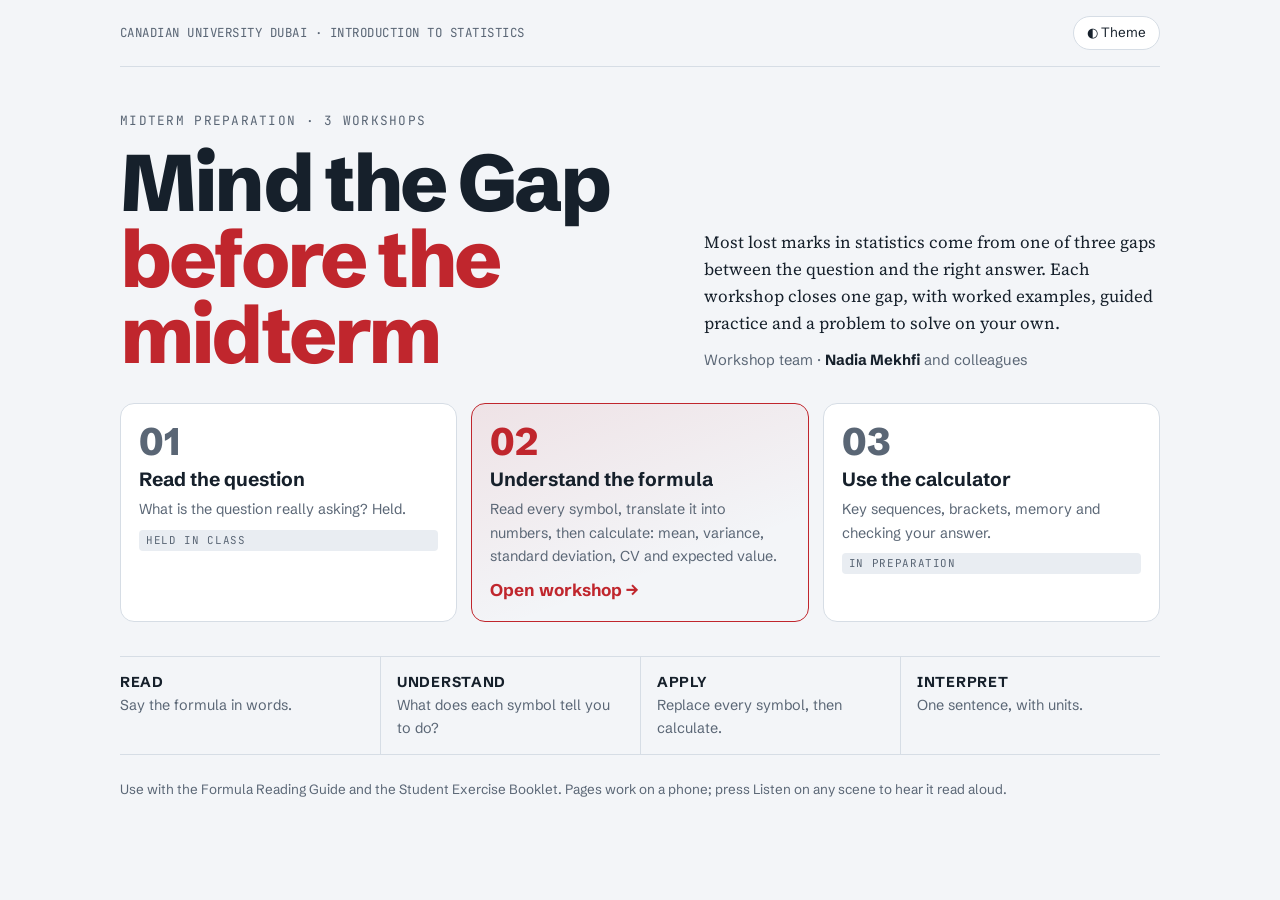
==== index.html @ 8a60bb23 "Mind the Gap: workshop 2 (Read the formula) and series page Co-Authored-By: Claude Opus 5.5 <noreply" ====
<!doctype html>
<html lang="en">
<head>
<meta charset="utf-8">
<meta name="viewport" content="width=device-width,initial-scale=1,viewport-fit=cover">
<title>Mind the Gap · Midterm Workshops</title>
<meta name="description" content="Mind the Gap: three midterm-preparation workshops for Introduction to Statistics, Canadian University Dubai.">
<link rel="preconnect" href="https://fonts.googleapis.com">
<link rel="preconnect" href="https://fonts.gstatic.com" crossorigin>
<link rel="stylesheet" href="https://fonts.googleapis.com/css2?family=JetBrains+Mono:wght@400;600&family=Schibsted+Grotesk:wght@400;600;700;800&family=Source+Serif+4:opsz,wght@8..60,400;8..60,600&display=swap">
<link rel="stylesheet" href="assets/course.css">
<style>
:root{--wk:#C0262D;--wk-soft:rgba(192,38,45,.09);--wk-d:#FF7A73;--wk-soft-d:rgba(255,122,115,.14)}
.wrap{max-width:1080px;margin:0 auto;padding-inline:20px;padding-block:0 56px}
.top{display:flex;justify-content:space-between;align-items:center;gap:12px;padding-block:16px;border-bottom:1px solid var(--line)}
.top .mono{color:var(--muted)}
.mast{padding-block:44px 30px;display:grid;grid-template-columns:minmax(0,1.2fr) minmax(0,1fr);gap:36px;align-items:end}
.mast h1{font-size:clamp(2.6rem,7vw,5rem);font-weight:800;letter-spacing:-.035em;line-height:.95}
.mast h1 span{display:block;color:var(--wk)}
.mast p{margin:0 0 12px;max-width:52ch}
.code{font-family:var(--f-mono);font-size:.8rem;letter-spacing:.1em;color:var(--muted);margin-bottom:14px;display:block}
.byline{font-family:var(--f-display);font-size:.92rem;color:var(--muted)}
.byline b{color:var(--ink)}
.ws{display:grid;grid-template-columns:repeat(3,minmax(0,1fr));gap:14px}
.card{border:1px solid var(--line);background:var(--surface);border-radius:14px;padding:18px;display:grid;gap:8px;align-content:start;text-decoration:none;color:var(--ink)}
.card .no{font-family:var(--f-display);font-weight:800;font-size:2.4rem;line-height:1;color:var(--muted)}
.card h2{font-size:1.2rem}
.card p{margin:0;font-family:var(--f-display);font-size:.9rem;color:var(--muted)}
.card.ready{border-color:var(--wk);background:linear-gradient(160deg,var(--wk-soft),transparent 70%)}
.card.ready .no{color:var(--wk)}
.card.ready .open{font-family:var(--f-display);font-weight:700;color:var(--wk)}
.routine{margin-top:34px;border-block:1px solid var(--line);display:grid;grid-template-columns:repeat(4,minmax(0,1fr))}
.routine div{padding:14px 16px;border-left:1px solid var(--line);font-family:var(--f-display);font-size:.9rem;color:var(--muted)}
.routine div:first-child{border-left:0;padding-left:0}
.routine b{display:block;color:var(--ink);letter-spacing:.05em}
.foot{margin-top:24px;font-family:var(--f-display);font-size:.84rem;color:var(--muted)}
@media (max-width:820px){.mast{grid-template-columns:minmax(0,1fr);gap:16px;padding-block:30px 22px}.ws{grid-template-columns:minmax(0,1fr)}.routine{grid-template-columns:repeat(2,minmax(0,1fr))}.routine div:nth-child(3){border-left:0;padding-left:0}.routine div:nth-child(n+3){border-top:1px solid var(--line)}}
</style>
</head>
<body>
<div class="wrap">
  <div class="top"><span class="mono">CANADIAN UNIVERSITY DUBAI · INTRODUCTION TO STATISTICS</span><button type="button" class="pill" id="theme">◐ Theme</button></div>
  <section class="mast">
    <div><span class="code">MIDTERM PREPARATION · 3 WORKSHOPS</span><h1>Mind the Gap<span>before the midterm</span></h1></div>
    <div><p>Most lost marks in statistics come from one of three gaps between the question and the right answer. Each workshop closes one gap, with worked examples, guided practice and a problem to solve on your own.</p>
    <div class="byline">Workshop team · <b>Nadia Mekhfi</b> and colleagues</div></div>
  </section>
  <div class="ws">
    <div class="card"><span class="no">01</span><h2>Read the question</h2><p>What is the question really asking? Held.</p><span class="tag">Held in class</span></div>
    <a class="card ready" href="workshop-02.html"><span class="no">02</span><h2>Understand the formula</h2><p>Read every symbol, translate it into numbers, then calculate: mean, variance, standard deviation, CV and expected value.</p><span class="open">Open workshop →</span></a>
    <div class="card"><span class="no">03</span><h2>Use the calculator</h2><p>Key sequences, brackets, memory and checking your answer.</p><span class="tag">In preparation</span></div>
  </div>
  <section class="routine" aria-label="The routine">
    <div><b>READ</b>Say the formula in words.</div>
    <div><b>UNDERSTAND</b>What does each symbol tell you to do?</div>
    <div><b>APPLY</b>Replace every symbol, then calculate.</div>
    <div><b>INTERPRET</b>One sentence, with units.</div>
  </section>
  <p class="foot">Use with the Formula Reading Guide and the Student Exercise Booklet. Pages work on a phone; press Listen on any scene to hear it read aloud.</p>
</div>
<script src="assets/course.js"></script>
<script>document.getElementById('theme').addEventListener('click',()=>GED102Theme.toggle());</script>
</body>
</html>
---- assets/course.css ----
/* GED 102 · narrated lecture system
   Layout: sticky control bar, scene list on the left, one scene at a time on a text|diagram split
   whose proportions the Layout switch changes (Text / Even / Diagram). */
:root{
  --bg:#F3F5F8; --surface:#FFFFFF; --sunk:#E9EDF2; --ink:#16202B; --muted:#5A6675; --line:#D6DDE5;
  --mark:rgba(255,205,40,.38); --good:#1E7F4F; --bad:#B4362F; --warn:#A86200;
  --wk:#2F5BD3; --wk-soft:rgba(47,91,211,.10); --on-wk:#FFFFFF;
  --f-display:"Schibsted Grotesk","Helvetica Neue",Arial,sans-serif;
  --f-body:"Source Serif 4",Georgia,"Times New Roman",serif;
  --f-mono:"JetBrains Mono",ui-monospace,Menlo,Consolas,monospace;
  --r:10px;
}
@media (prefers-color-scheme: dark){:root:not([data-theme="light"]){
  --bg:#0E1318; --surface:#161D25; --sunk:#1D2630; --ink:#E5EAF0; --muted:#97A3B1; --line:#2B3642;
  --mark:rgba(255,205,40,.20); --good:#5BCB8E; --bad:#F0837A; --warn:#F0B048;
  --wk:var(--wk-d,#7C9BFF); --wk-soft:var(--wk-soft-d,rgba(124,155,255,.14)); --on-wk:#0E1318; color-scheme:dark}}
:root[data-theme="dark"]{
  --bg:#0E1318; --surface:#161D25; --sunk:#1D2630; --ink:#E5EAF0; --muted:#97A3B1; --line:#2B3642;
  --mark:rgba(255,205,40,.20); --good:#5BCB8E; --bad:#F0837A; --warn:#F0B048;
  --wk:var(--wk-d,#7C9BFF); --wk-soft:var(--wk-soft-d,rgba(124,155,255,.14)); --on-wk:#0E1318; color-scheme:dark}

*{box-sizing:border-box}
html,body{background:var(--bg);color:var(--ink)}
body{margin:0;font:17px/1.6 var(--f-body);-webkit-font-smoothing:antialiased}
a{color:var(--wk)}
button{font:inherit;color:inherit}
:focus-visible{outline:2px solid var(--wk);outline-offset:2px}
h1,h2,h3,h4{font-family:var(--f-display);line-height:1.15;text-wrap:balance;margin:0}
.mono{font-family:var(--f-mono);font-size:.78rem;letter-spacing:.04em}
.eyebrow{font-family:var(--f-mono);font-size:.72rem;letter-spacing:.09em;text-transform:uppercase;color:var(--muted)}

/* ---------- top bar ---------- */
.bar{position:sticky;top:env(safe-area-inset-top,0px);z-index:20;background:color-mix(in srgb,var(--bg) 88%,transparent);
  backdrop-filter:blur(8px);border-bottom:1px solid var(--line)}
.bar-in{display:flex;flex-wrap:wrap;align-items:center;gap:10px 18px;padding:10px 20px;max-width:1440px;margin:0 auto}
.brand{display:flex;align-items:baseline;gap:10px;min-width:0;flex:1 1 260px;text-decoration:none;color:var(--ink)}
.brand b{font-family:var(--f-display);font-weight:800;font-size:1.02rem;white-space:nowrap}
.brand span{font-family:var(--f-display);color:var(--muted);font-size:.92rem;white-space:nowrap;overflow:hidden;text-overflow:ellipsis}
.controls{display:flex;flex-wrap:wrap;align-items:center;gap:8px}
.seg{display:inline-flex;border:1px solid var(--line);border-radius:999px;padding:2px;background:var(--surface)}
.seg button{border:0;background:none;padding:5px 12px;border-radius:999px;cursor:pointer;font-family:var(--f-display);font-size:.84rem;color:var(--muted)}
.seg button[aria-pressed="true"]{background:var(--ink);color:var(--bg)}
.seg-label{font-family:var(--f-mono);font-size:.68rem;letter-spacing:.08em;text-transform:uppercase;color:var(--muted);margin-right:2px}
.pill{border:1px solid var(--line);background:var(--surface);border-radius:999px;padding:5px 13px;cursor:pointer;font-family:var(--f-display);font-size:.84rem;display:inline-flex;align-items:center;gap:6px}
.pill[aria-pressed="true"]{border-color:var(--wk);color:var(--wk);background:var(--wk-soft)}
.pill.listen{background:var(--wk);border-color:var(--wk);color:var(--on-wk);font-weight:600}
.pill.listen[aria-pressed="true"]{background:var(--ink);border-color:var(--ink);color:var(--bg)}

/* ---------- shell ---------- */
.shell{display:grid;grid-template-columns:260px minmax(0,1fr);gap:28px;max-width:1440px;margin:0 auto;padding:22px 20px 40px}
.toc{position:sticky;top:calc(env(safe-area-inset-top,0px) + 74px);align-self:start;max-height:calc(100vh - 100px);overflow:auto}
.toc h1{font-size:1.35rem;margin:4px 0 6px}
.toc .meta{font-size:.86rem;color:var(--muted);margin-bottom:14px;font-family:var(--f-display)}
.toc ol{list-style:none;margin:0;padding:0;display:grid;gap:2px;counter-reset:s}
.toc li button{width:100%;text-align:left;border:0;background:none;padding:7px 10px;border-radius:8px;cursor:pointer;display:grid;grid-template-columns:26px 1fr;gap:6px;align-items:baseline;font-family:var(--f-display);font-size:.9rem;color:var(--muted)}
.toc li button .n{font-family:var(--f-mono);font-size:.72rem}
.toc li button:hover{background:var(--sunk);color:var(--ink)}
.toc li button[aria-current="true"]{background:var(--wk-soft);color:var(--ink);font-weight:600}
.toc li button[aria-current="true"] .n{color:var(--wk)}
.toc .kind{display:inline-block;font-family:var(--f-mono);font-size:.62rem;letter-spacing:.08em;text-transform:uppercase;border:1px solid currentColor;border-radius:4px;padding:0 4px;margin-left:6px;vertical-align:1px;opacity:.75}
.toc li.seen .n::after{content:" ✓";color:var(--good)}

/* ---------- stage ---------- */
.stage{min-width:0}
.scene-head{display:flex;flex-wrap:wrap;justify-content:space-between;align-items:end;gap:8px 20px;margin-bottom:16px}
.scene-head h2{font-size:clamp(1.6rem,3.2vw,2.5rem);font-weight:800;letter-spacing:-.015em;max-width:24ch}
.chips{display:flex;flex-wrap:wrap;gap:6px}
.chip{font-family:var(--f-mono);font-size:.7rem;letter-spacing:.06em;text-transform:uppercase;border:1px solid var(--line);border-radius:999px;padding:3px 9px;color:var(--muted);background:var(--surface)}
.chip.k-activity{border-color:var(--wk);color:var(--wk)}
.chip.k-check{border-color:var(--good);color:var(--good)}

.split{display:grid;gap:26px;grid-template-columns:minmax(0,1fr) minmax(0,1fr);align-items:start}
body[data-layout="text"] .split{grid-template-columns:minmax(0,1fr)}
body[data-layout="text"] .split .fig{display:none}
body[data-layout="text"] .narr{max-width:68ch}
body[data-layout="diagram"] .split{grid-template-columns:minmax(0,1fr)}
body[data-layout="diagram"] .narr{order:2}
body[data-layout="diagram"] .narr .para:not(:first-child),body[data-layout="diagram"] .narr .think{display:none}
body[data-layout="diagram"] .narr .para:first-child{font-size:.95rem;color:var(--muted);max-width:80ch}
.split.nofig{grid-template-columns:minmax(0,1fr)}
.split.nofig .narr{max-width:72ch}
.split.wide{grid-template-columns:minmax(0,.85fr) minmax(0,1.15fr)}
body[data-layout="text"] .split.wide,body[data-layout="diagram"] .split.wide{grid-template-columns:minmax(0,1fr)}

.narr .para{margin:0 0 1em;padding:2px 6px;margin-left:-6px;border-radius:4px;transition:background .25s}
.narr .para.speaking{background:var(--mark)}
.narr strong{font-weight:650}
.narr .lead{font-size:1.14rem}
.narr ul{margin:0 0 1em;padding-left:1.2em}
.narr li{margin:.25em 0}
.think{border-left:3px solid var(--wk);background:var(--wk-soft);padding:12px 16px;border-radius:0 var(--r) var(--r) 0;margin:1.2em 0}
.think .eyebrow{color:var(--wk);display:block;margin-bottom:4px}
.src{font-size:.82rem;color:var(--muted);font-family:var(--f-display);border-top:1px dashed var(--line);padding-top:10px;margin-top:16px}
.notes{margin-top:20px;border:1px dashed var(--warn);border-radius:var(--r);padding:12px 16px;font-family:var(--f-display);font-size:.9rem;background:color-mix(in srgb,var(--warn) 7%,transparent)}
.notes .eyebrow{color:var(--warn);display:block;margin-bottom:4px}
.notes ul{margin:.3em 0 0;padding-left:1.1em}
body:not(.teacher) .notes{display:none}

.fig{background:var(--surface);border:1px solid var(--line);border-radius:14px;padding:18px;min-width:0}
.fig > .eyebrow{display:block;margin-bottom:10px}
.fig svg{width:100%;height:auto;display:block}
.fig svg text{font-family:var(--f-display);fill:var(--ink)}
.fig svg .t-muted{fill:var(--muted)}
.fig svg .t-mono{font-family:var(--f-mono)}
.fig .caption{font-size:.84rem;color:var(--muted);font-family:var(--f-display);margin-top:10px}

/* pager */
.pager{display:flex;justify-content:space-between;align-items:center;gap:12px;margin-top:30px;padding-top:16px;border-top:1px solid var(--line)}
.pager button{border:1px solid var(--line);background:var(--surface);border-radius:var(--r);padding:10px 16px;cursor:pointer;font-family:var(--f-display);text-align:left;min-width:0;max-width:48%}
.pager button small{display:block;color:var(--muted);font-family:var(--f-mono);font-size:.68rem;letter-spacing:.08em;text-transform:uppercase}
.pager button:disabled{opacity:.35;cursor:default}
.pager .next{text-align:right;margin-left:auto;border-color:var(--wk)}
.progress{height:3px;background:var(--line);position:relative}
.progress i{position:absolute;inset:0 auto 0 0;background:var(--wk);transition:width .3s}
.kbd{font-family:var(--f-mono);font-size:.72rem;color:var(--muted)}

/* ---------- shared widgets ---------- */
.btn{border:1px solid var(--wk);background:var(--wk);color:var(--on-wk);border-radius:8px;padding:7px 14px;cursor:pointer;font-family:var(--f-display);font-weight:600;font-size:.88rem}
.btn.ghost{background:none;color:var(--wk)}
.btn:disabled{opacity:.4;cursor:default}
.row{display:flex;flex-wrap:wrap;gap:8px;align-items:center}
.stack{display:grid;gap:10px}
.ui{font-family:var(--f-display);font-size:.92rem}
.ui label{font-weight:600}
input[type=range]{width:100%;accent-color:var(--wk)}
textarea,input[type=text]{width:100%;border:1px solid var(--line);background:var(--bg);color:var(--ink);border-radius:8px;padding:8px 10px;font:inherit;font-size:.92rem;resize:vertical}
.tag{display:inline-block;font-family:var(--f-mono);font-size:.68rem;letter-spacing:.06em;text-transform:uppercase;padding:2px 7px;border-radius:4px;background:var(--sunk);color:var(--muted)}
.tag.good{background:color-mix(in srgb,var(--good) 15%,transparent);color:var(--good)}
.tag.bad{background:color-mix(in srgb,var(--bad) 15%,transparent);color:var(--bad)}
.tag.warn{background:color-mix(in srgb,var(--warn) 15%,transparent);color:var(--warn)}
.feedback{font-family:var(--f-display);font-size:.88rem;padding:8px 12px;border-radius:8px;background:var(--sunk)}

/* quiz */
.quiz{display:grid;gap:18px}
.q{border:1px solid var(--line);border-radius:var(--r);padding:14px 16px;background:var(--bg)}
.q h4{font-size:1rem;margin-bottom:10px;font-weight:650}
.q .opts{display:grid;gap:6px}
.q .opt{border:1px solid var(--line);background:var(--surface);border-radius:8px;padding:8px 12px;text-align:left;cursor:pointer;font-family:var(--f-display);font-size:.92rem}
.q .opt:hover:not(:disabled){border-color:var(--wk)}
.q .opt.right{border-color:var(--good);background:color-mix(in srgb,var(--good) 12%,transparent)}
.q .opt.wrong{border-color:var(--bad);background:color-mix(in srgb,var(--bad) 10%,transparent)}
.q .opt:disabled{cursor:default}
.q .why{margin-top:8px}
.score{font-family:var(--f-display);font-weight:700}

/* sort */
.sort{display:grid;gap:8px}
.sort .item{display:grid;grid-template-columns:minmax(0,1fr) auto;gap:8px 12px;align-items:center;border:1px solid var(--line);border-radius:8px;padding:8px 10px;background:var(--bg)}
.sort .item p{margin:0;font-family:var(--f-display);font-size:.92rem}
.sort .choices{display:flex;flex-wrap:wrap;gap:4px}
.sort .choices button{border:1px solid var(--line);background:var(--surface);border-radius:6px;padding:3px 8px;font-family:var(--f-display);font-size:.78rem;cursor:pointer}
.sort .choices button[aria-pressed="true"]{background:var(--ink);color:var(--bg);border-color:var(--ink)}
.sort .item .why{grid-column:1/-1;font-family:var(--f-display);font-size:.84rem;color:var(--muted)}

/* worksheet */
.ws{display:grid;gap:12px}
.ws .f label{display:block;font-family:var(--f-display);font-weight:600;font-size:.9rem;margin-bottom:4px}
.ws .f small{display:block;color:var(--muted);font-family:var(--f-display);font-size:.8rem;margin-bottom:4px}

/* poll */
.poll{display:grid;gap:8px}
.poll button.o{display:grid;grid-template-columns:minmax(0,1fr) auto;align-items:center;gap:8px;border:1px solid var(--line);background:var(--bg);border-radius:8px;padding:9px 12px;text-align:left;cursor:pointer;font-family:var(--f-display);font-size:.92rem}
.poll button.o[aria-pressed="true"]{border-color:var(--wk);background:var(--wk-soft)}

/* ---------- responsive ---------- */
@media (max-width:900px){
  .shell{grid-template-columns:minmax(0,1fr);padding:16px 16px 40px}
  .toc{position:static;max-height:none}
  .toc ol{display:flex;overflow-x:auto;gap:4px;padding-bottom:6px}
  .toc li button{white-space:nowrap;grid-template-columns:auto auto}
  .toc li button .t{display:none}
  .toc li button[aria-current="true"] .t{display:inline}
  .split,.split.wide{grid-template-columns:minmax(0,1fr)}
  .bar-in{padding:8px 16px}
  .brand span{display:none}
}
@media (prefers-reduced-motion:reduce){*{transition:none!important;animation:none!important}}
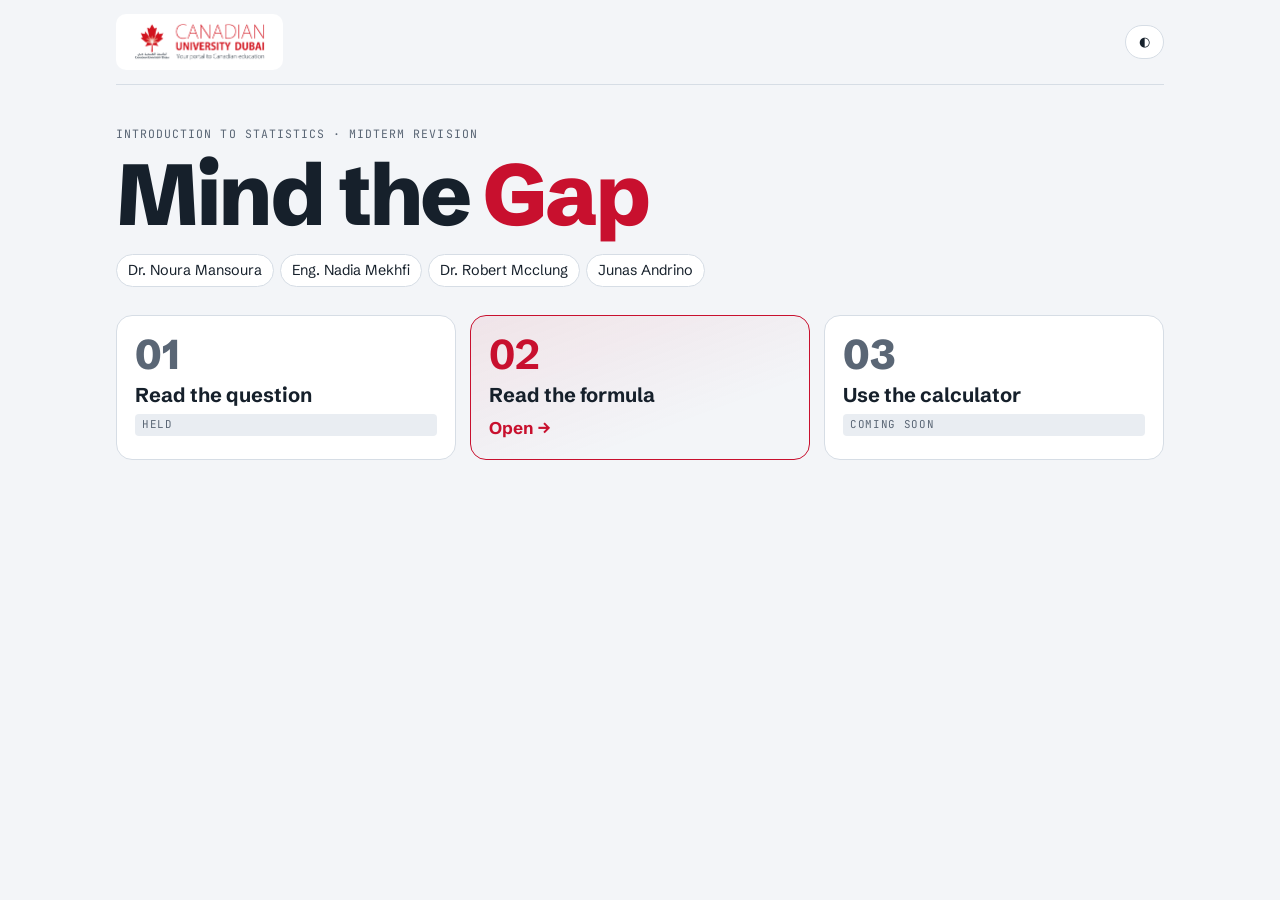
==== commit bc93731f: "Workshop 2 redesign: revision stations, CUD logo, team, recorded voices, square visuals Co-Authored-" ====
--- a/index.html
+++ b/index.html
@@ -4,59 +4,46 @@
 <meta charset="utf-8">
 <meta name="viewport" content="width=device-width,initial-scale=1,viewport-fit=cover">
 <title>Mind the Gap · Midterm Workshops</title>
-<meta name="description" content="Mind the Gap: three midterm-preparation workshops for Introduction to Statistics, Canadian University Dubai.">
+<meta name="description" content="Mind the Gap: three midterm revision workshops for Introduction to Statistics, Canadian University Dubai.">
 <link rel="preconnect" href="https://fonts.googleapis.com">
 <link rel="preconnect" href="https://fonts.gstatic.com" crossorigin>
 <link rel="stylesheet" href="https://fonts.googleapis.com/css2?family=JetBrains+Mono:wght@400;600&family=Schibsted+Grotesk:wght@400;600;700;800&family=Source+Serif+4:opsz,wght@8..60,400;8..60,600&display=swap">
 <link rel="stylesheet" href="assets/course.css">
 <style>
-:root{--wk:#C0262D;--wk-soft:rgba(192,38,45,.09);--wk-d:#FF7A73;--wk-soft-d:rgba(255,122,115,.14)}
-.wrap{max-width:1080px;margin:0 auto;padding-inline:20px;padding-block:0 56px}
-.top{display:flex;justify-content:space-between;align-items:center;gap:12px;padding-block:16px;border-bottom:1px solid var(--line)}
-.top .mono{color:var(--muted)}
-.mast{padding-block:44px 30px;display:grid;grid-template-columns:minmax(0,1.2fr) minmax(0,1fr);gap:36px;align-items:end}
-.mast h1{font-size:clamp(2.6rem,7vw,5rem);font-weight:800;letter-spacing:-.035em;line-height:.95}
-.mast h1 span{display:block;color:var(--wk)}
-.mast p{margin:0 0 12px;max-width:52ch}
-.code{font-family:var(--f-mono);font-size:.8rem;letter-spacing:.1em;color:var(--muted);margin-bottom:14px;display:block}
-.byline{font-family:var(--f-display);font-size:.92rem;color:var(--muted)}
-.byline b{color:var(--ink)}
+:root{--wk:#C8102E;--wk-soft:rgba(200,16,46,.08);--wk-d:#FF7A7F;--wk-soft-d:rgba(255,122,127,.14)}
+body{font-family:var(--f-display)}
+.wrap{max-width:1080px;margin:0 auto;padding:0 16px 56px}
+.top{display:flex;justify-content:space-between;align-items:center;gap:12px;padding-block:14px;border-bottom:1px solid var(--line)}
+.logo{background:#fff;border-radius:10px;padding:6px 10px;line-height:0}
+.logo img{height:44px;width:auto}
+.mast{padding-block:40px 28px}
+.mast .eyebrow{display:block;margin-bottom:10px}
+.mast h1{font-size:clamp(2.8rem,8vw,5.4rem);font-weight:800;letter-spacing:-.035em;line-height:.95}
+.mast h1 span{color:var(--wk)}
+.team{display:flex;flex-wrap:wrap;gap:6px;margin-top:18px}
+.team span{border:1px solid var(--line);background:var(--surface);border-radius:999px;padding:4px 11px;font-size:.9rem}
 .ws{display:grid;grid-template-columns:repeat(3,minmax(0,1fr));gap:14px}
-.card{border:1px solid var(--line);background:var(--surface);border-radius:14px;padding:18px;display:grid;gap:8px;align-content:start;text-decoration:none;color:var(--ink)}
-.card .no{font-family:var(--f-display);font-weight:800;font-size:2.4rem;line-height:1;color:var(--muted)}
-.card h2{font-size:1.2rem}
-.card p{margin:0;font-family:var(--f-display);font-size:.9rem;color:var(--muted)}
+.card{border:1px solid var(--line);background:var(--surface);border-radius:16px;padding:18px;display:grid;gap:8px;align-content:start;text-decoration:none;color:var(--ink)}
+.card .no{font-weight:800;font-size:2.6rem;line-height:1;color:var(--muted)}
+.card h2{font-size:1.25rem}
 .card.ready{border-color:var(--wk);background:linear-gradient(160deg,var(--wk-soft),transparent 70%)}
-.card.ready .no{color:var(--wk)}
-.card.ready .open{font-family:var(--f-display);font-weight:700;color:var(--wk)}
-.routine{margin-top:34px;border-block:1px solid var(--line);display:grid;grid-template-columns:repeat(4,minmax(0,1fr))}
-.routine div{padding:14px 16px;border-left:1px solid var(--line);font-family:var(--f-display);font-size:.9rem;color:var(--muted)}
-.routine div:first-child{border-left:0;padding-left:0}
-.routine b{display:block;color:var(--ink);letter-spacing:.05em}
-.foot{margin-top:24px;font-family:var(--f-display);font-size:.84rem;color:var(--muted)}
-@media (max-width:820px){.mast{grid-template-columns:minmax(0,1fr);gap:16px;padding-block:30px 22px}.ws{grid-template-columns:minmax(0,1fr)}.routine{grid-template-columns:repeat(2,minmax(0,1fr))}.routine div:nth-child(3){border-left:0;padding-left:0}.routine div:nth-child(n+3){border-top:1px solid var(--line)}}
+.card.ready .no,.card.ready .open{color:var(--wk);font-weight:700}
+@media (max-width:760px){.ws{grid-template-columns:minmax(0,1fr)}.logo img{height:32px}}
 </style>
 </head>
 <body>
 <div class="wrap">
-  <div class="top"><span class="mono">CANADIAN UNIVERSITY DUBAI · INTRODUCTION TO STATISTICS</span><button type="button" class="pill" id="theme">◐ Theme</button></div>
+  <div class="top"><span class="logo"><img src="assets/cud-logo.png" alt="Canadian University Dubai"></span><button type="button" class="pill" id="theme">◐</button></div>
   <section class="mast">
-    <div><span class="code">MIDTERM PREPARATION · 3 WORKSHOPS</span><h1>Mind the Gap<span>before the midterm</span></h1></div>
-    <div><p>Most lost marks in statistics come from one of three gaps between the question and the right answer. Each workshop closes one gap, with worked examples, guided practice and a problem to solve on your own.</p>
-    <div class="byline">Workshop team · <b>Nadia Mekhfi</b> and colleagues</div></div>
+    <span class="eyebrow">Introduction to Statistics · Midterm revision</span>
+    <h1>Mind the <span>Gap</span></h1>
+    <div class="team"><span>Dr. Noura Mansoura</span><span>Eng. Nadia Mekhfi</span><span>Dr. Robert Mcclung</span><span>Junas Andrino</span></div>
   </section>
   <div class="ws">
-    <div class="card"><span class="no">01</span><h2>Read the question</h2><p>What is the question really asking? Held.</p><span class="tag">Held in class</span></div>
-    <a class="card ready" href="workshop-02.html"><span class="no">02</span><h2>Understand the formula</h2><p>Read every symbol, translate it into numbers, then calculate: mean, variance, standard deviation, CV and expected value.</p><span class="open">Open workshop →</span></a>
-    <div class="card"><span class="no">03</span><h2>Use the calculator</h2><p>Key sequences, brackets, memory and checking your answer.</p><span class="tag">In preparation</span></div>
+    <div class="card"><span class="no">01</span><h2>Read the question</h2><span class="tag">Held</span></div>
+    <a class="card ready" href="workshop-02.html"><span class="no">02</span><h2>Read the formula</h2><span class="open">Open →</span></a>
+    <div class="card"><span class="no">03</span><h2>Use the calculator</h2><span class="tag">Coming soon</span></div>
   </div>
-  <section class="routine" aria-label="The routine">
-    <div><b>READ</b>Say the formula in words.</div>
-    <div><b>UNDERSTAND</b>What does each symbol tell you to do?</div>
-    <div><b>APPLY</b>Replace every symbol, then calculate.</div>
-    <div><b>INTERPRET</b>One sentence, with units.</div>
-  </section>
-  <p class="foot">Use with the Formula Reading Guide and the Student Exercise Booklet. Pages work on a phone; press Listen on any scene to hear it read aloud.</p>
 </div>
 <script src="assets/course.js"></script>
 <script>document.getElementById('theme').addEventListener('click',()=>GED102Theme.toggle());</script>
--- a/assets/course.css
+++ b/assets/course.css
@@ -68,6 +68,7 @@
 .chip{font-family:var(--f-mono);font-size:.7rem;letter-spacing:.06em;text-transform:uppercase;border:1px solid var(--line);border-radius:999px;padding:3px 9px;color:var(--muted);background:var(--surface)}
 .chip.k-activity{border-color:var(--wk);color:var(--wk)}
 .chip.k-check{border-color:var(--good);color:var(--good)}
+.chip.k-exam{border-color:var(--exam);color:var(--exam)}
 
 .split{display:grid;gap:26px;grid-template-columns:minmax(0,1fr) minmax(0,1fr);align-items:start}
 body[data-layout="text"] .split{grid-template-columns:minmax(0,1fr)}
@@ -162,6 +163,103 @@
 .poll button.o{display:grid;grid-template-columns:minmax(0,1fr) auto;align-items:center;gap:8px;border:1px solid var(--line);background:var(--bg);border-radius:8px;padding:9px 12px;text-align:left;cursor:pointer;font-family:var(--f-display);font-size:.92rem}
 .poll button.o[aria-pressed="true"]{border-color:var(--wk);background:var(--wk-soft)}
 
+/* ---------- four-step boxes (from the lecture decks) ---------- */
+:root{--plain:#6B4FB8;--ex:#2563A8;--exam:#9A5B00}
+@media (prefers-color-scheme: dark){:root:not([data-theme="light"]){--plain:#B9A3F5;--ex:#7DB3F0;--exam:#F0B048}}
+:root[data-theme="dark"]{--plain:#B9A3F5;--ex:#7DB3F0;--exam:#F0B048}
+.box{border-radius:10px;padding:10px 14px;border:1px solid;font-size:.97rem}
+.box > b.lbl{display:block;font-family:var(--f-mono);font-size:.68rem;letter-spacing:.1em;text-transform:uppercase;font-weight:600;margin-bottom:3px}
+.box.plain{border-color:color-mix(in srgb,var(--plain) 45%,transparent);background:color-mix(in srgb,var(--plain) 8%,transparent)}
+.box.plain > b.lbl{color:var(--plain)}
+.box.ex{border-color:color-mix(in srgb,var(--ex) 45%,transparent);background:color-mix(in srgb,var(--ex) 8%,transparent)}
+.box.ex > b.lbl{color:var(--ex)}
+.box.exam{border-color:color-mix(in srgb,var(--exam) 55%,transparent);background:color-mix(in srgb,var(--exam) 10%,transparent)}
+.box.exam > b.lbl{color:var(--exam)}
+.box ul{margin:.3em 0 0;padding-left:1.1em}
+.para:has(> .box){padding:0;margin-left:0}
+.para.speaking > .box{outline:3px solid var(--mark)}
+.legend{display:flex;flex-wrap:wrap;gap:6px 14px;font-family:var(--f-display);font-size:.82rem;color:var(--muted)}
+.legend i{display:inline-block;width:10px;height:10px;border-radius:2px;margin-right:5px;vertical-align:-1px}
+
+/* tables used inside narration/figures */
+.tbl{width:100%;border-collapse:collapse;font-family:var(--f-display);font-size:.86rem}
+.tbl th,.tbl td{border-bottom:1px solid var(--line);padding:7px 8px;text-align:left;vertical-align:top}
+.tbl th{font-family:var(--f-mono);font-size:.66rem;letter-spacing:.07em;text-transform:uppercase;color:var(--muted);font-weight:400}
+.tbl td:first-child{font-weight:650}
+
+/* picker (tiles that reveal detail) */
+.picker{display:grid;grid-template-columns:repeat(auto-fit,minmax(150px,1fr));gap:10px}
+.picker h4{font-family:var(--f-mono);font-size:.68rem;letter-spacing:.08em;text-transform:uppercase;color:var(--muted);margin-bottom:6px}
+.picker button{display:block;width:100%;text-align:left;border:1px solid var(--line);background:var(--bg);border-radius:8px;padding:7px 10px;margin-bottom:6px;cursor:pointer;font-family:var(--f-display);font-size:.87rem}
+.picker button[aria-pressed="true"]{border-color:var(--wk);background:var(--wk-soft)}
+.pick-detail{margin-top:10px;font-family:var(--f-display);font-size:.92rem;border-top:1px solid var(--line);padding-top:10px}
+.pick-detail p{margin:.4em 0 0}
+
+/* accordion */
+.acc{display:grid;gap:8px}
+.acc details{border:1px solid var(--line);border-radius:8px;background:var(--bg);padding:9px 12px;font-family:var(--f-display);font-size:.92rem}
+.acc summary{cursor:pointer;font-weight:650}
+.acc p{margin:.45em 0 0}
+
+/* practice questions */
+.prac{display:grid;gap:8px}
+.prac .pq{border:1px solid var(--line);border-radius:8px;background:var(--bg);padding:10px 12px;font-family:var(--f-display);font-size:.92rem}
+.prac .pq .row{justify-content:space-between}
+.prac .pq .hint{margin-top:8px;border-left:3px solid var(--exam);padding-left:10px;color:var(--ink)}
+
+/* flashcards */
+.fc-tools{display:flex;flex-wrap:wrap;gap:8px;align-items:center;margin-bottom:10px;font-family:var(--f-display);font-size:.88rem}
+.fc{display:grid;grid-template-columns:repeat(auto-fill,minmax(190px,1fr));gap:8px}
+.fc button{border:1px solid var(--line);background:var(--bg);border-radius:10px;padding:12px;text-align:left;cursor:pointer;min-height:92px;display:flex;flex-direction:column;gap:6px;font-family:var(--f-display)}
+.fc button b{font-size:.98rem}
+.fc button span{font-size:.85rem;color:var(--muted)}
+.fc.test button:not(.open) span{visibility:hidden}
+.fc.test button:not(.open)::after{content:"Tap to reveal";font-family:var(--f-mono);font-size:.66rem;color:var(--muted);letter-spacing:.06em;text-transform:uppercase;margin-top:auto}
+.fc button.known{border-color:var(--good)}
+
+/* order game */
+.order{display:flex;flex-wrap:wrap;gap:8px}
+.order button{border:1px solid var(--line);background:var(--bg);border-radius:8px;padding:8px 10px;cursor:pointer;font-family:var(--f-display);font-size:.86rem;text-align:left;max-width:240px}
+.order button.done{border-color:var(--good);background:color-mix(in srgb,var(--good) 12%,transparent);cursor:default}
+.order button.no{animation:shake .3s}
+.order button .yr{font-family:var(--f-mono);font-weight:600;color:var(--good)}
+@keyframes shake{25%{transform:translateX(-4px)}75%{transform:translateX(4px)}}
+
+/* full-width figure under the narration */
+.split.full{grid-template-columns:minmax(0,1fr)}
+.split.full .narr{max-width:76ch}
+
+/* video */
+.videos{display:grid;gap:12px;margin:1.2em 0}
+.video{border:1px solid var(--line);border-radius:12px;overflow:hidden;background:var(--surface)}
+.vframe{position:relative;aspect-ratio:16/9;max-width:100%;background:#000}
+.vframe iframe{position:absolute;inset:0;width:100%;height:100%;border:0}
+.vcard{display:flex;gap:14px;align-items:center;padding:14px 16px;text-decoration:none;color:var(--ink);background:var(--wk-soft);font-family:var(--f-display)}
+.vcard b{display:block}.vcard small{color:var(--muted)}
+.vplay{width:46px;height:46px;border-radius:50%;background:var(--wk);color:var(--on-wk);display:grid;place-items:center;font-size:1.1rem;flex:none}
+.vmeta{padding:10px 14px;font-family:var(--f-display);font-size:.9rem}
+.vmeta b{display:block;margin:2px 0}
+.vmeta p{margin:.3em 0;color:var(--muted)}
+
+/* flowchart */
+.fsteps{display:flex;flex-wrap:wrap;align-items:stretch;gap:6px}
+.fstep{flex:1 1 110px;border:1.5px solid var(--line);background:var(--bg);border-radius:10px;padding:9px 10px;text-align:left;cursor:pointer;font-family:var(--f-display);display:flex;flex-direction:column;gap:2px;transition:background .25s,border-color .25s,transform .25s}
+.fstep .fn{font-family:var(--f-mono);font-size:.66rem;color:var(--muted)}
+.fstep b{font-size:.9rem}.fstep small{font-size:.76rem;color:var(--muted)}
+.fstep.done{border-color:color-mix(in srgb,var(--wk) 45%,var(--line))}
+.fstep.on{border-color:var(--wk);background:var(--wk-soft);transform:translateY(-2px)}
+.farrow{align-self:center;color:var(--muted);font-family:var(--f-mono)}
+
+/* mind map */
+.mmap svg{width:100%;max-width:720px;height:auto;display:block;overflow:visible;margin:0 auto}
+.mm-b{cursor:pointer}
+.mm-b:focus-visible rect{stroke:var(--ink)}
+.mm-c{height:100%;display:flex;align-items:center;justify-content:center;text-align:center;color:var(--on-wk);font:700 13px/1.2 var(--f-display)}
+.mm-t{height:100%;display:flex;align-items:center;justify-content:center;text-align:center;color:var(--ink);font:600 12.5px/1.15 var(--f-display)}
+.mm-l{height:100%;display:flex;align-items:center;color:var(--ink);font:12px/1.25 var(--f-display)}
+.mm-center{display:inline-block;background:var(--wk);color:var(--on-wk);border-radius:999px;padding:8px 16px;font-family:var(--f-display);font-weight:700;margin-bottom:10px}
+.mmap .acc ul{margin:.4em 0 0;padding-left:1.1em}
+
 /* ---------- responsive ---------- */
 @media (max-width:900px){
   .shell{grid-template-columns:minmax(0,1fr);padding:16px 16px 40px}
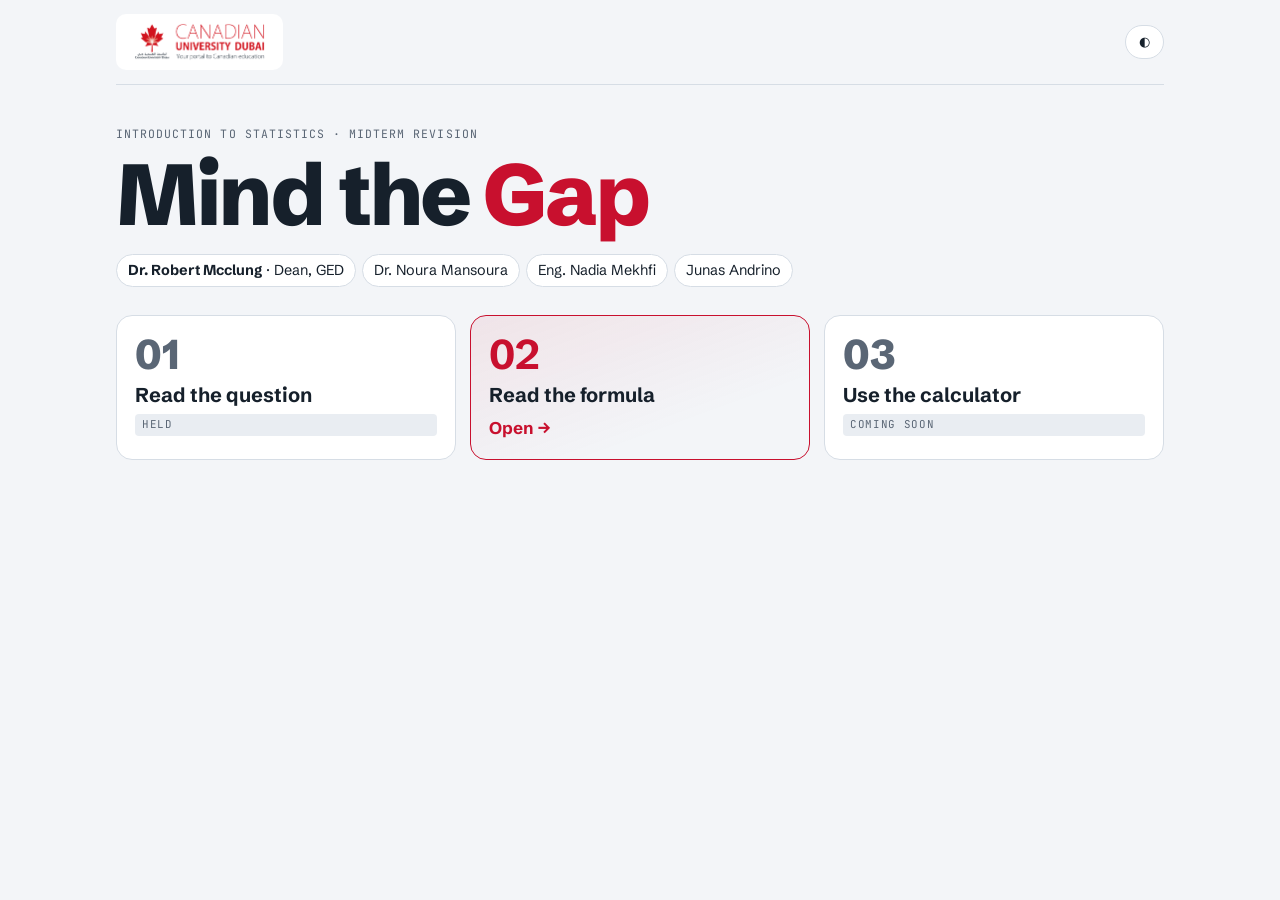
==== commit 020751c5: "Workshop 2: Dean first, two variance methods, interactive booklet exercises after every formula Co-A" ====
--- a/index.html
+++ b/index.html
@@ -37,7 +37,7 @@
   <section class="mast">
     <span class="eyebrow">Introduction to Statistics · Midterm revision</span>
     <h1>Mind the <span>Gap</span></h1>
-    <div class="team"><span>Dr. Noura Mansoura</span><span>Eng. Nadia Mekhfi</span><span>Dr. Robert Mcclung</span><span>Junas Andrino</span></div>
+    <div class="team"><span><b>Dr. Robert Mcclung</b> · Dean, GED</span><span>Dr. Noura Mansoura</span><span>Eng. Nadia Mekhfi</span><span>Junas Andrino</span></div>
   </section>
   <div class="ws">
     <div class="card"><span class="no">01</span><h2>Read the question</h2><span class="tag">Held</span></div>
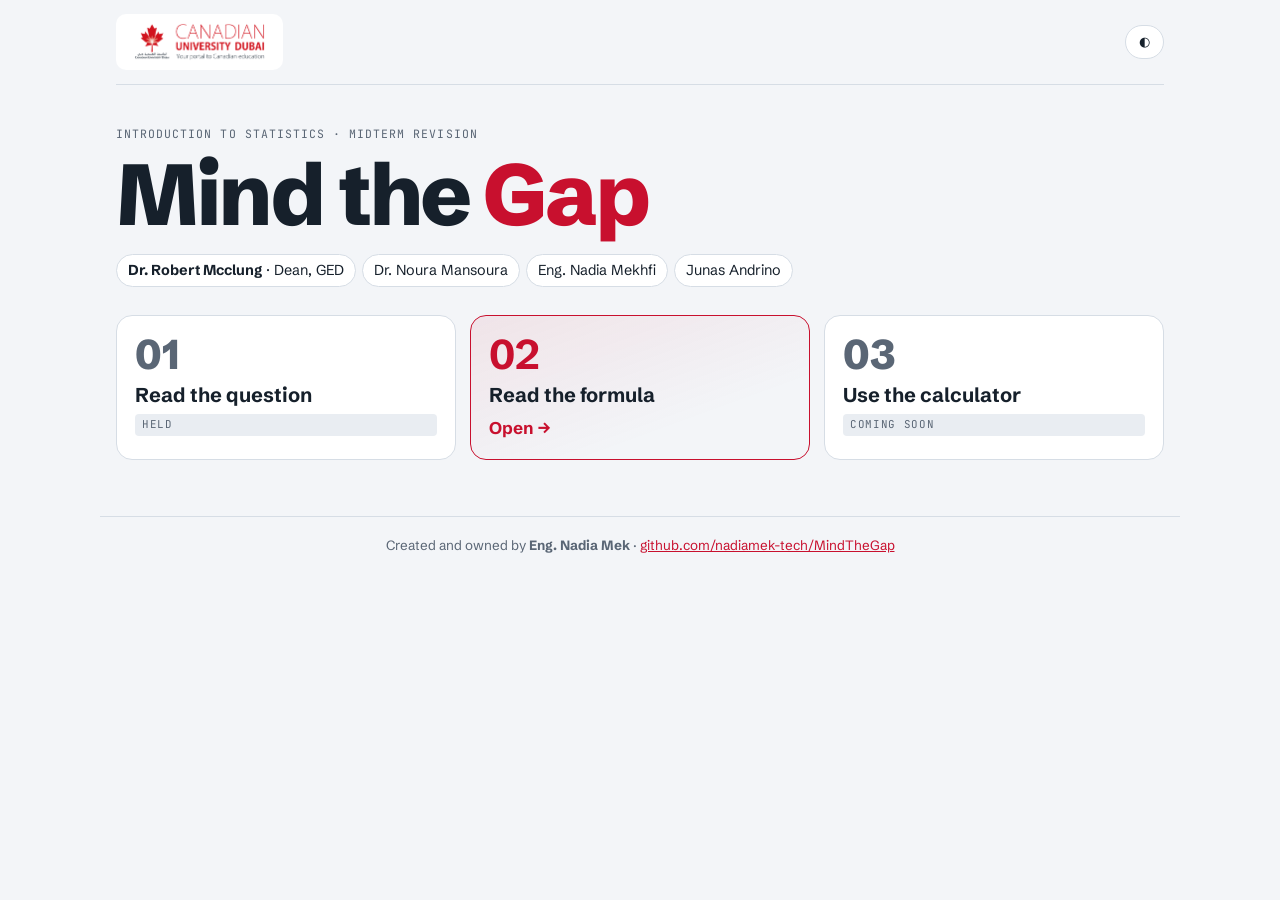
==== commit 0807da50: "Var(X) two methods, Casio and TI calculator simulators with STAT guides, ownership footer Co-Authore" ====
--- a/index.html
+++ b/index.html
@@ -45,6 +45,7 @@
     <div class="card"><span class="no">03</span><h2>Use the calculator</h2><span class="tag">Coming soon</span></div>
   </div>
 </div>
+<footer style="max-width:1080px;margin:0 auto;padding:18px 16px 30px;border-top:1px solid var(--line);font-size:.84rem;color:var(--muted);text-align:center">Created and owned by <b>Eng. Nadia Mek</b> · <a href="https://github.com/nadiamek-tech/MindTheGap">github.com/nadiamek-tech/MindTheGap</a></footer>
 <script src="assets/course.js"></script>
 <script>document.getElementById('theme').addEventListener('click',()=>GED102Theme.toggle());</script>
 </body>
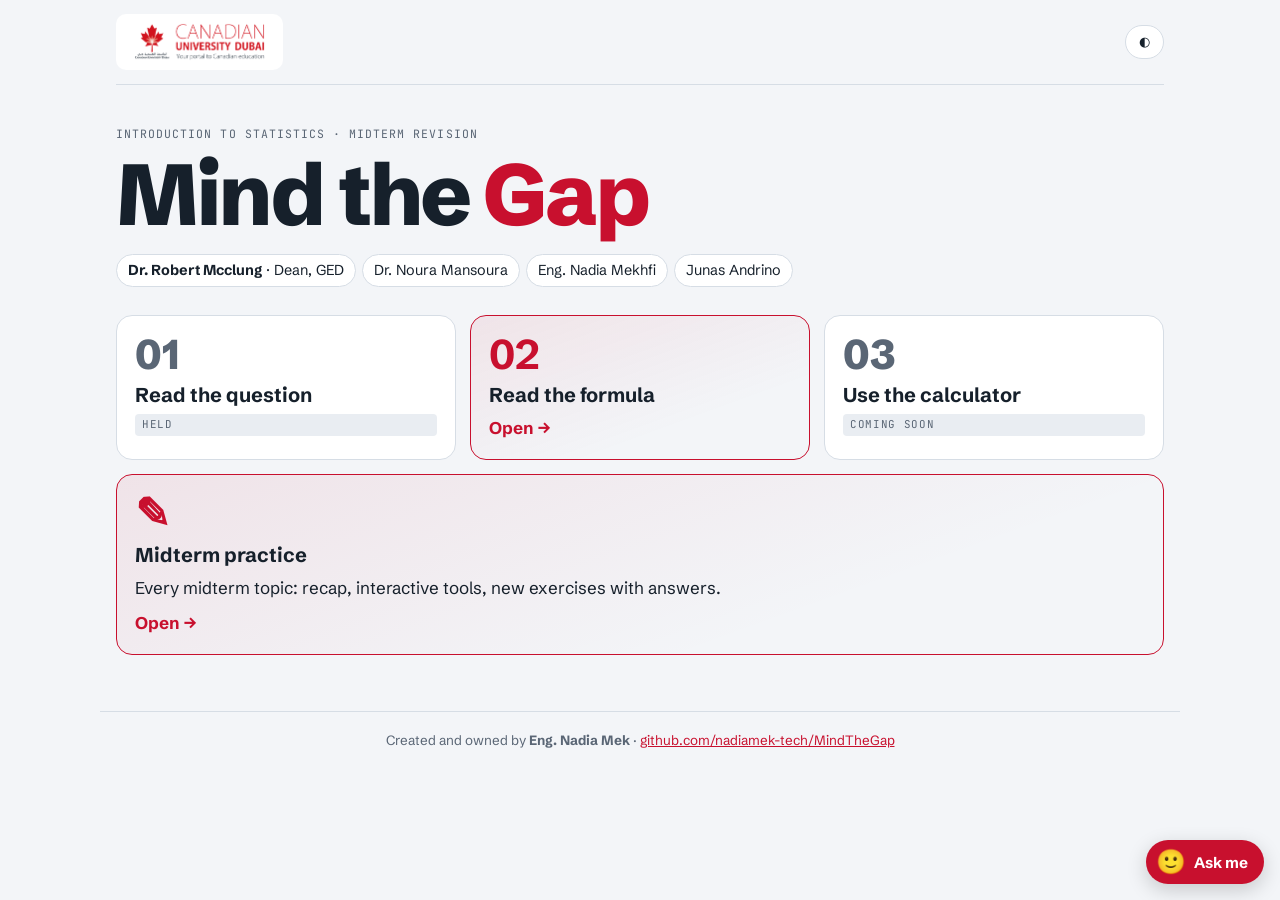
==== commit 98ec94a2: "Midterm practice page: recap tools and new exercises for every midterm topic Adds revision.html (16 " ====
--- a/index.html
+++ b/index.html
@@ -27,6 +27,7 @@
 .card .no{font-weight:800;font-size:2.6rem;line-height:1;color:var(--muted)}
 .card h2{font-size:1.25rem}
 .card.ready{border-color:var(--wk);background:linear-gradient(160deg,var(--wk-soft),transparent 70%)}
+.card.wide{grid-column:1/-1}
 .card.ready .no,.card.ready .open{color:var(--wk);font-weight:700}
 @media (max-width:760px){.ws{grid-template-columns:minmax(0,1fr)}.logo img{height:32px}}
 </style>
@@ -43,10 +44,14 @@
     <div class="card"><span class="no">01</span><h2>Read the question</h2><span class="tag">Held</span></div>
     <a class="card ready" href="workshop-02.html"><span class="no">02</span><h2>Read the formula</h2><span class="open">Open →</span></a>
     <div class="card"><span class="no">03</span><h2>Use the calculator</h2><span class="tag">Coming soon</span></div>
+    <a class="card ready wide" href="revision.html"><span class="no">✎</span><h2>Midterm practice</h2><span>Every midterm topic: recap, interactive tools, new exercises with answers.</span><span class="open">Open →</span></a>
   </div>
 </div>
 <footer style="max-width:1080px;margin:0 auto;padding:18px 16px 30px;border-top:1px solid var(--line);font-size:.84rem;color:var(--muted);text-align:center">Created and owned by <b>Eng. Nadia Mek</b> · <a href="https://github.com/nadiamek-tech/MindTheGap">github.com/nadiamek-tech/MindTheGap</a></footer>
 <script src="assets/course.js"></script>
+<script src="assets/kb.js"></script>
+<script src="assets/search-index.js"></script>
+<script src="assets/assistant.js"></script>
 <script>document.getElementById('theme').addEventListener('click',()=>GED102Theme.toggle());</script>
 </body>
 </html>
--- a/assets/course.css
+++ b/assets/course.css
@@ -273,3 +273,7 @@
   .brand span{display:none}
 }
 @media (prefers-reduced-motion:reduce){*{transition:none!important;animation:none!important}}
+
+.toclogo{display:inline-block;background:#fff;border-radius:8px;padding:4px 8px;margin-bottom:12px}
+.toclogo img{height:34px;width:auto;display:block}
+@media (max-width:899px){.toclogo{display:none}}
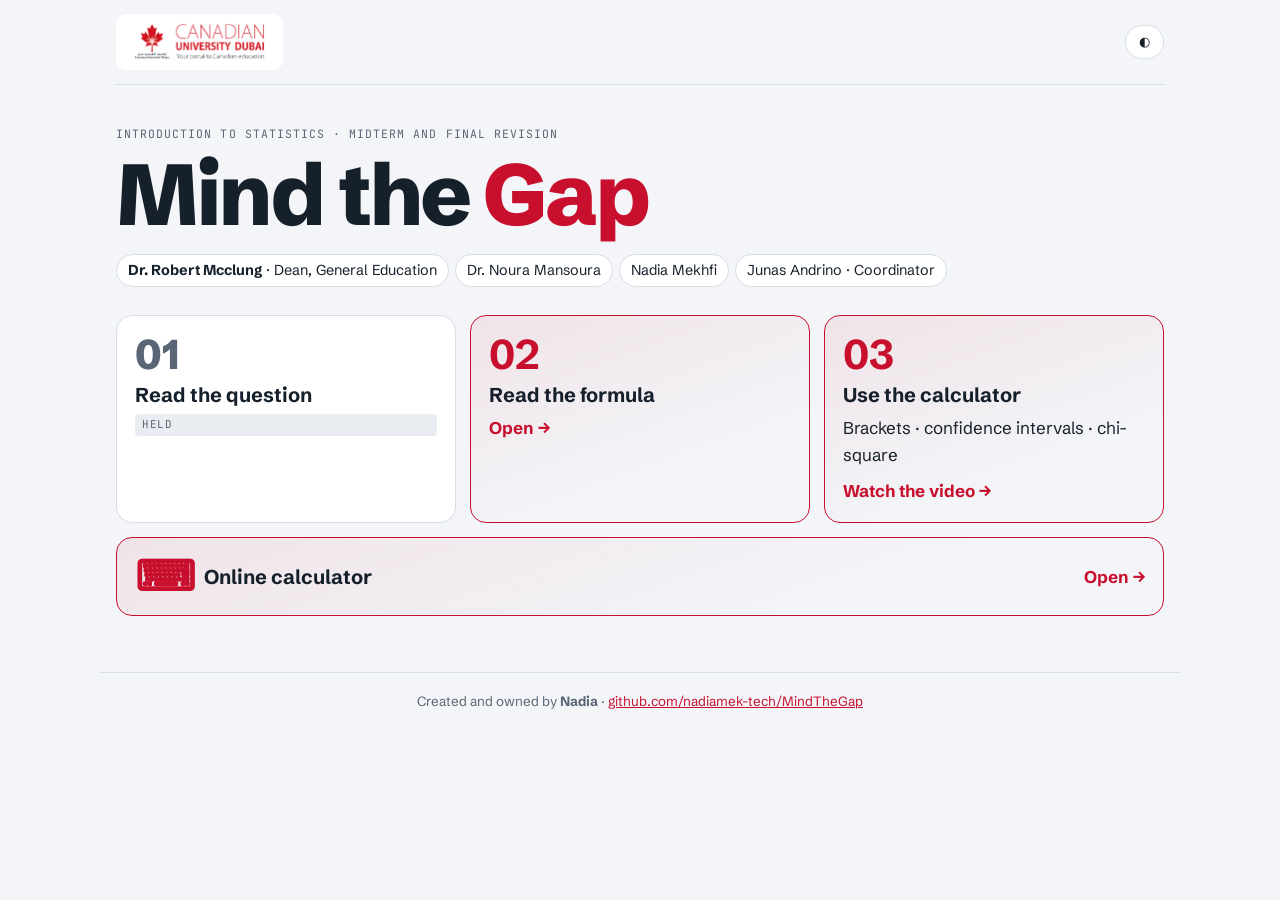
==== commit 509bb413: "Add Workshop 3: online calculator and step-by-step video - calculator.html + assets/calc.js: scienti" ====
--- a/index.html
+++ b/index.html
@@ -27,7 +27,6 @@
 .card .no{font-weight:800;font-size:2.6rem;line-height:1;color:var(--muted)}
 .card h2{font-size:1.25rem}
 .card.ready{border-color:var(--wk);background:linear-gradient(160deg,var(--wk-soft),transparent 70%)}
-.card.wide{grid-column:1/-1}
 .card.ready .no,.card.ready .open{color:var(--wk);font-weight:700}
 @media (max-width:760px){.ws{grid-template-columns:minmax(0,1fr)}.logo img{height:32px}}
 </style>
@@ -36,22 +35,19 @@
 <div class="wrap">
   <div class="top"><span class="logo"><img src="assets/cud-logo.png" alt="Canadian University Dubai"></span><button type="button" class="pill" id="theme">◐</button></div>
   <section class="mast">
-    <span class="eyebrow">Introduction to Statistics · Midterm revision</span>
+    <span class="eyebrow">Introduction to Statistics · Midterm and final revision</span>
     <h1>Mind the <span>Gap</span></h1>
-    <div class="team"><span><b>Dr. Robert Mcclung</b> · Dean, GED</span><span>Dr. Noura Mansoura</span><span>Eng. Nadia Mekhfi</span><span>Junas Andrino</span></div>
+    <div class="team"><span><b>Dr. Robert Mcclung</b> · Dean, General Education</span><span>Dr. Noura Mansoura</span><span>Nadia Mekhfi</span><span>Junas Andrino · Coordinator</span></div>
   </section>
   <div class="ws">
     <div class="card"><span class="no">01</span><h2>Read the question</h2><span class="tag">Held</span></div>
     <a class="card ready" href="workshop-02.html"><span class="no">02</span><h2>Read the formula</h2><span class="open">Open →</span></a>
-    <div class="card"><span class="no">03</span><h2>Use the calculator</h2><span class="tag">Coming soon</span></div>
-    <a class="card ready wide" href="revision.html"><span class="no">✎</span><h2>Midterm practice</h2><span>Every midterm topic: recap, interactive tools, new exercises with answers.</span><span class="open">Open →</span></a>
+    <a class="card ready" href="workshop-03.html"><span class="no">03</span><h2>Use the calculator</h2><span>Brackets · confidence intervals · chi-square</span><span class="open">Watch the video →</span></a>
   </div>
+  <a class="card ready calc" href="calculator.html" style="margin-top:14px;grid-template-columns:auto 1fr auto;align-items:center"><span class="no">⌨</span><h2>Online calculator</h2><span class="open">Open →</span></a>
 </div>
-<footer style="max-width:1080px;margin:0 auto;padding:18px 16px 30px;border-top:1px solid var(--line);font-size:.84rem;color:var(--muted);text-align:center">Created and owned by <b>Eng. Nadia Mek</b> · <a href="https://github.com/nadiamek-tech/MindTheGap">github.com/nadiamek-tech/MindTheGap</a></footer>
+<footer style="max-width:1080px;margin:0 auto;padding:18px 16px 30px;border-top:1px solid var(--line);font-size:.84rem;color:var(--muted);text-align:center">Created and owned by <b>Nadia</b> · <a href="https://github.com/nadiamek-tech/MindTheGap">github.com/nadiamek-tech/MindTheGap</a></footer>
 <script src="assets/course.js"></script>
-<script src="assets/kb.js"></script>
-<script src="assets/search-index.js"></script>
-<script src="assets/assistant.js"></script>
 <script>document.getElementById('theme').addEventListener('click',()=>GED102Theme.toggle());</script>
 </body>
 </html>
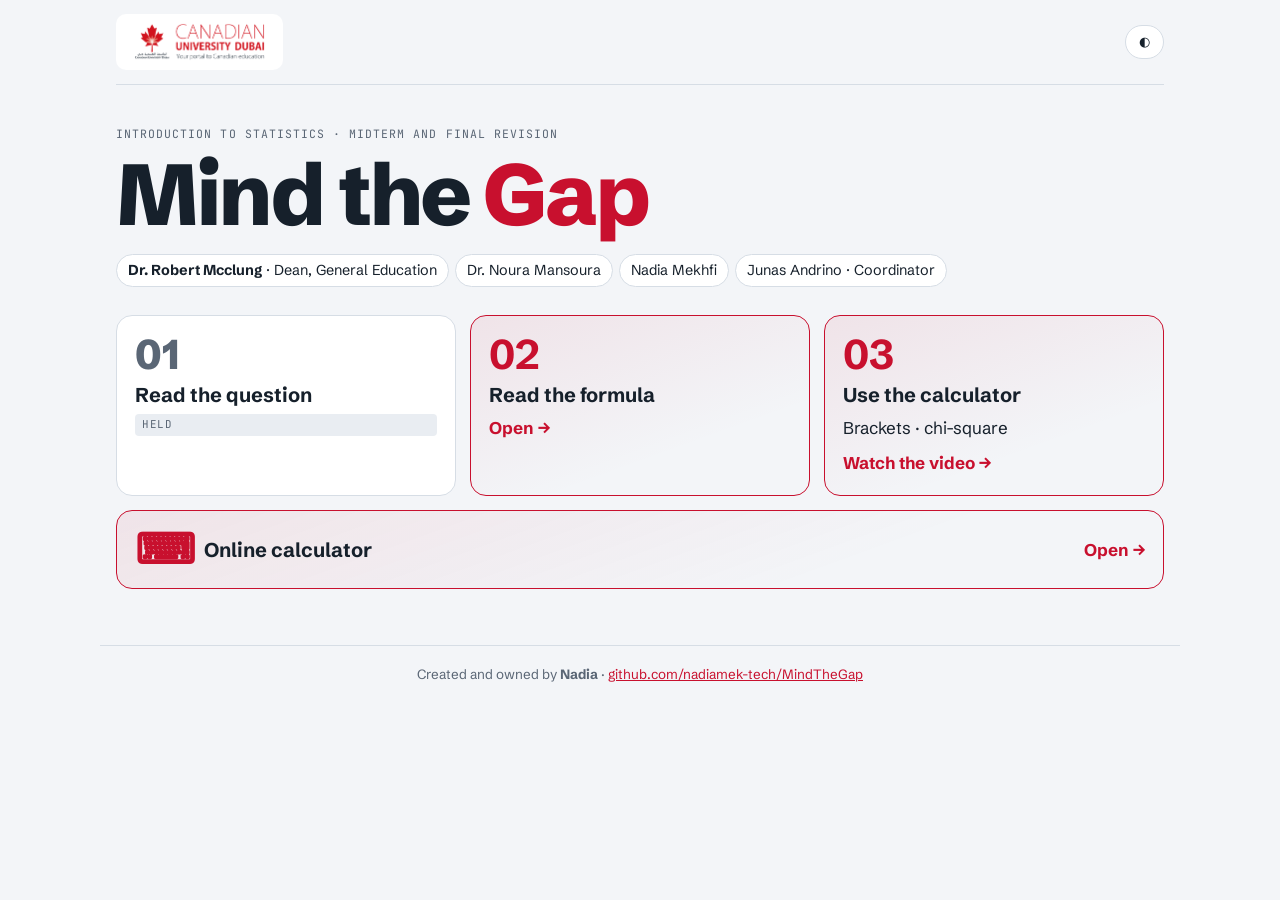
==== commit 9492934f: "Workshop 3: keep brackets and chi-square only Remove the confidence-interval part from the video, ch" ====
--- a/index.html
+++ b/index.html
@@ -42,7 +42,7 @@
   <div class="ws">
     <div class="card"><span class="no">01</span><h2>Read the question</h2><span class="tag">Held</span></div>
     <a class="card ready" href="workshop-02.html"><span class="no">02</span><h2>Read the formula</h2><span class="open">Open →</span></a>
-    <a class="card ready" href="workshop-03.html"><span class="no">03</span><h2>Use the calculator</h2><span>Brackets · confidence intervals · chi-square</span><span class="open">Watch the video →</span></a>
+    <a class="card ready" href="workshop-03.html"><span class="no">03</span><h2>Use the calculator</h2><span>Brackets · chi-square</span><span class="open">Watch the video →</span></a>
   </div>
   <a class="card ready calc" href="calculator.html" style="margin-top:14px;grid-template-columns:auto 1fr auto;align-items:center"><span class="no">⌨</span><h2>Online calculator</h2><span class="open">Open →</span></a>
 </div>
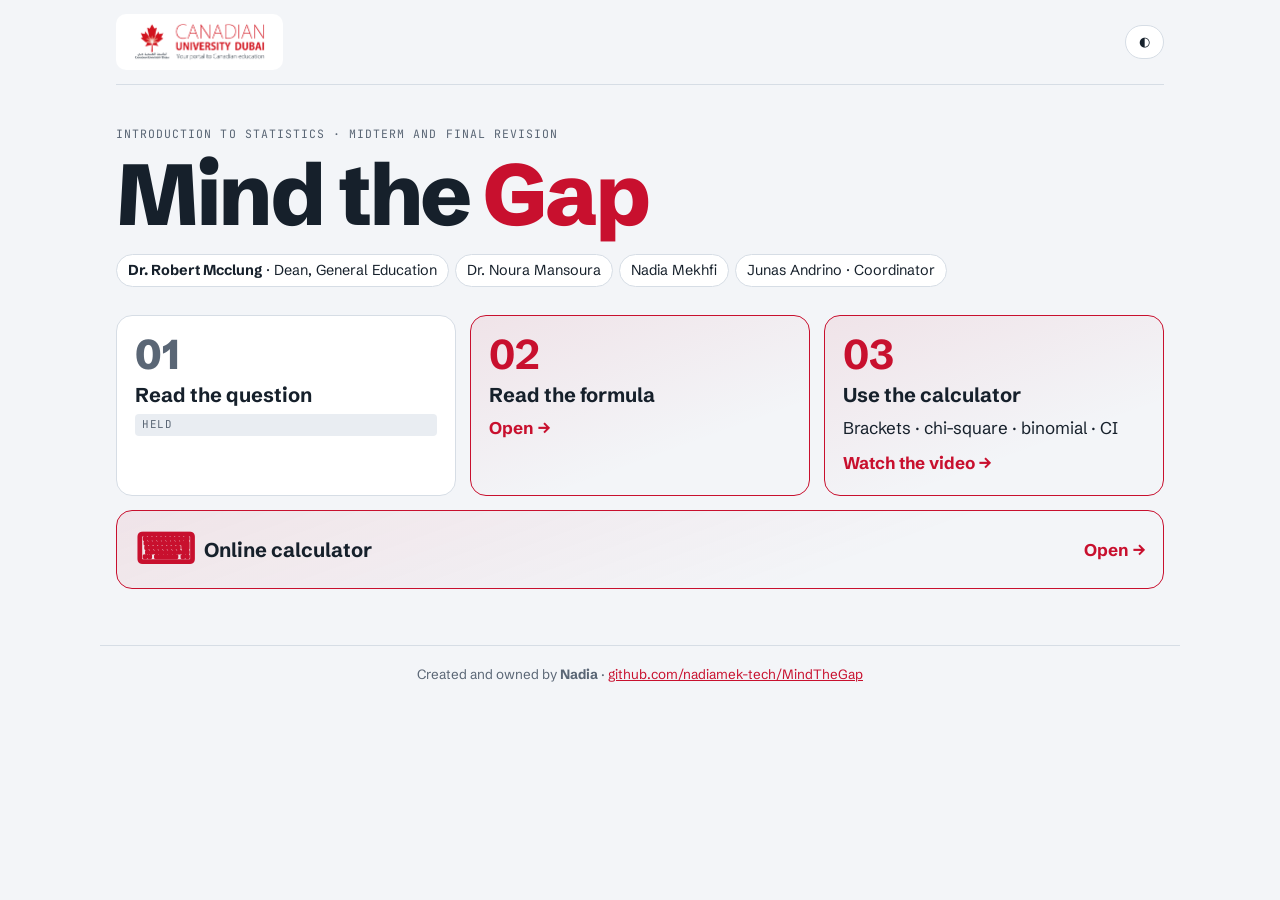
==== commit 54509cc4: "Workshop 3 web version of Dr. Noura's slides + binomial and confidence intervals - workshop-03.html:" ====
--- a/index.html
+++ b/index.html
@@ -42,7 +42,7 @@
   <div class="ws">
     <div class="card"><span class="no">01</span><h2>Read the question</h2><span class="tag">Held</span></div>
     <a class="card ready" href="workshop-02.html"><span class="no">02</span><h2>Read the formula</h2><span class="open">Open →</span></a>
-    <a class="card ready" href="workshop-03.html"><span class="no">03</span><h2>Use the calculator</h2><span>Brackets · chi-square</span><span class="open">Watch the video →</span></a>
+    <a class="card ready" href="workshop-03.html"><span class="no">03</span><h2>Use the calculator</h2><span>Brackets · chi-square · binomial · CI</span><span class="open">Watch the video →</span></a>
   </div>
   <a class="card ready calc" href="calculator.html" style="margin-top:14px;grid-template-columns:auto 1fr auto;align-items:center"><span class="no">⌨</span><h2>Online calculator</h2><span class="open">Open →</span></a>
 </div>
